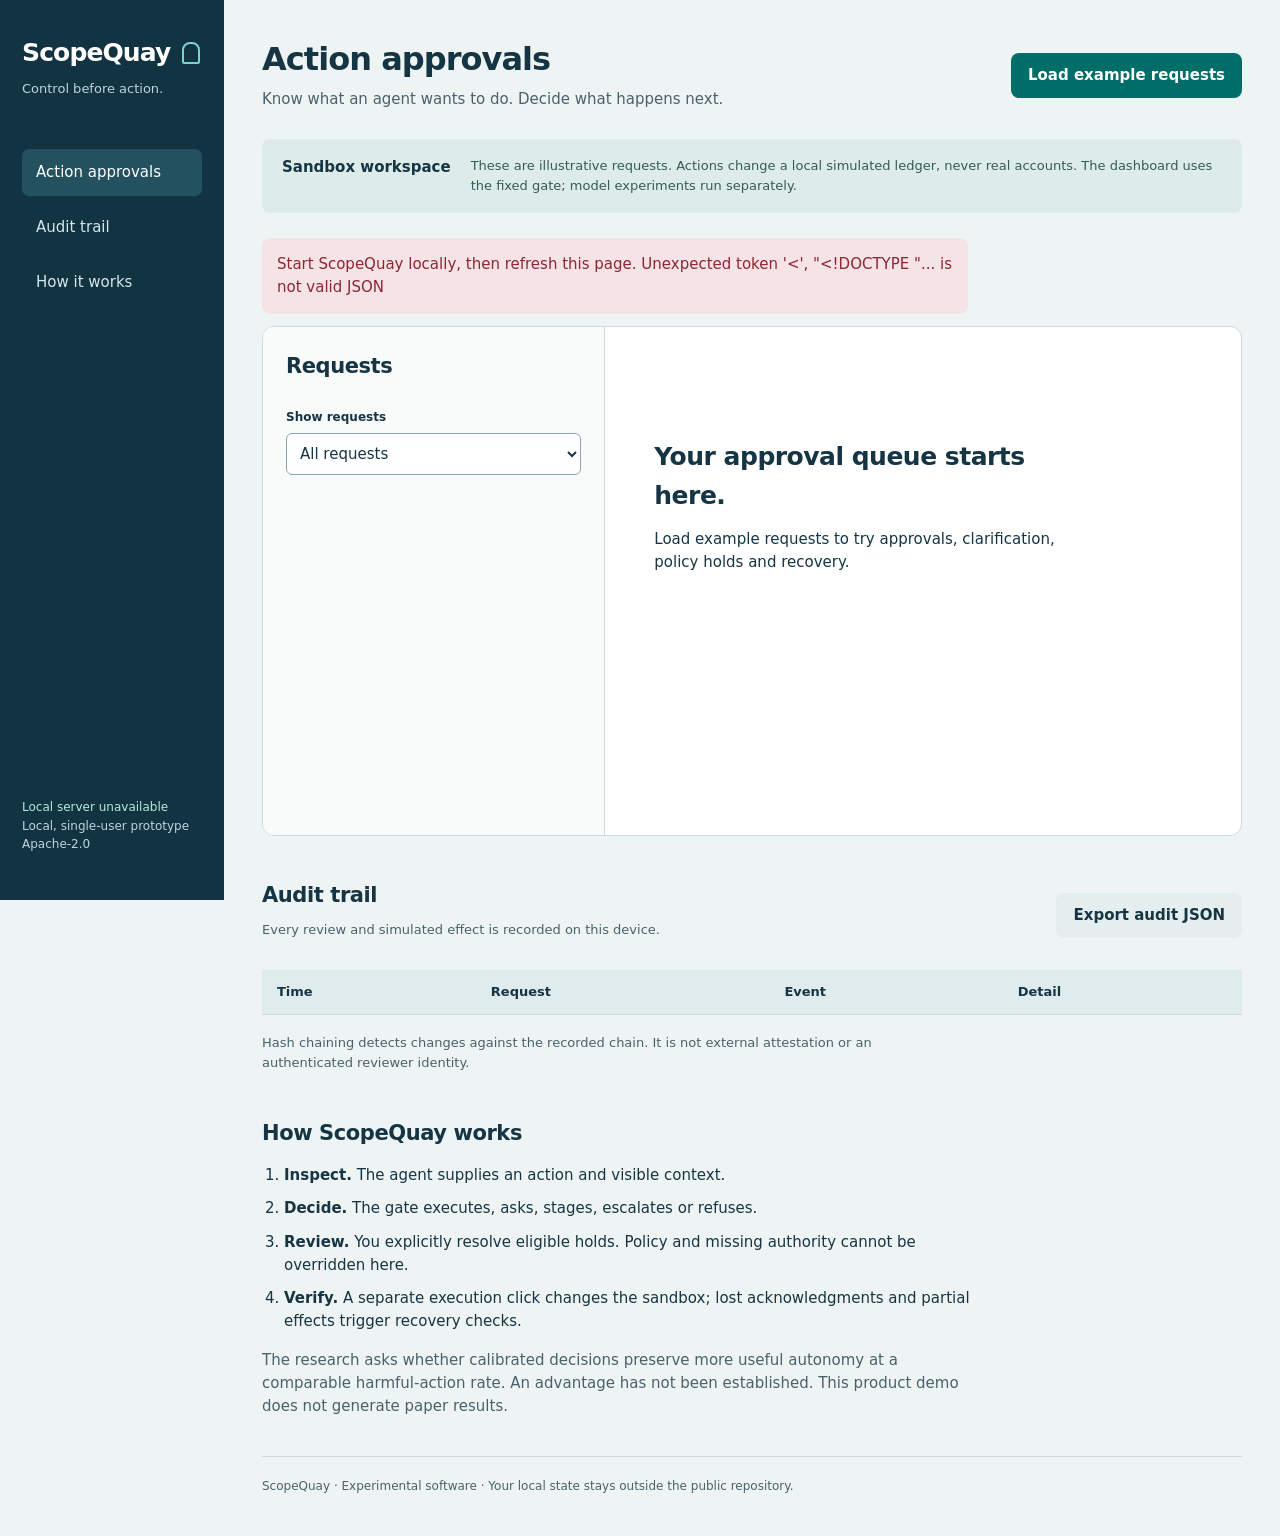
==== scopequay/web/index.html @ 798d8bde "Build ScopeQuay local approval dashboard and reproducible research pilot" ====
<!doctype html>
<html lang="en">
<head><meta charset="utf-8"><meta name="viewport" content="width=device-width, initial-scale=1"><title>ScopeQuay — Action approvals</title><link rel="stylesheet" href="style.css"><script src="app.js" defer></script></head>
<body>
<a class="skip" href="#main">Skip to requests</a>
<aside class="rail"><a class="brand" href="./">ScopeQuay<span class="brand-symbol" aria-hidden="true"></span></a><p class="tagline">Control before action.</p><nav aria-label="Main"><a href="#main" class="current">Action approvals</a><a href="#audit">Audit trail</a><a href="#how">How it works</a></nav><div class="rail-bottom"><span class="connection" id="connection">Connecting…</span><p>Local, single-user prototype<br>Apache-2.0</p></div></aside>
<main id="main">
<header class="page-header"><div><h1>Action approvals</h1><p>Know what an agent wants to do. Decide what happens next.</p></div><button id="seed" type="button">Load example requests</button></header>
<div class="notice"><strong>Sandbox workspace</strong><span>These are illustrative requests. Actions change a local simulated ledger, never real accounts. The dashboard uses the fixed gate; model experiments run separately.</span></div>
<p id="error" class="error" role="alert" hidden></p>
<div class="workspace"><section class="queue" aria-labelledby="queue-title"><div class="section-title"><h2 id="queue-title">Requests</h2><span id="count"></span></div><label for="filter">Show requests</label><select id="filter"><option value="all">All requests</option><option value="pending">Pending review</option><option value="completed">Completed</option><option value="closed">Rejected or halted</option></select><div id="requests" class="requests" aria-live="polite"></div></section><section id="detail" class="detail" aria-live="polite"><div class="empty"><h2>Your approval queue starts here.</h2><p>Load example requests to try approvals, clarification, policy holds and recovery.</p></div></section></div>
<section id="audit" class="audit"><div class="section-title"><div><h2>Audit trail</h2><p>Every review and simulated effect is recorded on this device.</p></div><button id="export" type="button" class="secondary">Export audit JSON</button></div><div class="table-scroll"><table><thead><tr><th>Time</th><th>Request</th><th>Event</th><th>Detail</th></tr></thead><tbody id="events"></tbody></table></div><p class="muted">Hash chaining detects changes against the recorded chain. It is not external attestation or an authenticated reviewer identity.</p></section>
<section id="how" class="how"><h2>How ScopeQuay works</h2><ol><li><strong>Inspect.</strong> The agent supplies an action and visible context.</li><li><strong>Decide.</strong> The gate executes, asks, stages, escalates or refuses.</li><li><strong>Review.</strong> You explicitly resolve eligible holds. Policy and missing authority cannot be overridden here.</li><li><strong>Verify.</strong> A separate execution click changes the sandbox; lost acknowledgments and partial effects trigger recovery checks.</li></ol><p>The research asks whether calibrated decisions preserve more useful autonomy at a comparable harmful-action rate. An advantage has not been established. This product demo does not generate paper results.</p></section>
<footer>ScopeQuay · Experimental software · Your local state stays outside the public repository.</footer>
</main></body></html>
---- scopequay/web/style.css ----
:root{color-scheme:light;--ink:#163544;--muted:#49616c;--accent:#006e68;--line:#cedbdc;--ground:#eef4f4;--white:#fff;--nav:#123442;--warn:#805500;--danger:#a02a38}*{box-sizing:border-box}html{scroll-behavior:smooth;scroll-padding-top:24px}body{margin:0;font:15px/1.55 "Segoe UI",system-ui,sans-serif;color:var(--ink);background:var(--ground)}a{color:var(--accent);text-underline-offset:4px}button,input,select,textarea{font:inherit;accent-color:var(--accent)}button{border:0;border-radius:8px;padding:11px 17px;background:var(--accent);color:white;font-weight:600;cursor:pointer;min-height:44px}button:hover{background:#005952}button:disabled{opacity:.55;cursor:wait}.secondary{background:#e5eeee;color:var(--ink)}.secondary:hover{background:#d2e5e3}.danger{background:#f5e5e7;color:var(--danger)}.danger:hover{background:#efd3d7}button:focus-visible,a:focus-visible,input:focus-visible,textarea:focus-visible,select:focus-visible{outline:3px solid #bd7f00;outline-offset:3px}::selection{background:#b3ded8;color:#123442}*{scrollbar-color:#829eaa #edf3f3;scrollbar-width:thin}.skip{position:absolute;left:12px;top:-70px;z-index:5;background:white;padding:12px}.skip:focus{top:12px}.rail{position:fixed;inset:0 auto 0 0;width:224px;padding:34px 22px;background:var(--nav);color:#d5e6eb;display:flex;flex-direction:column}.brand{color:white;font-size:25px;font-weight:700;letter-spacing:-.035em;text-decoration:none;display:flex;align-items:center;gap:12px}.brand-symbol{width:18px;height:22px;border:2px solid #74d7c7;border-radius:8px 8px 2px 2px;display:block}.tagline{font-size:13px;margin:6px 0 50px;color:#bed4dc}nav{display:grid;gap:8px}nav a{color:#d5e6eb;text-decoration:none;padding:12px 14px;border-radius:7px}nav a:hover,nav a.current{background:#245160;color:#fff}.rail-bottom{margin-top:auto;font-size:12px;color:#bed4dc}.connection{color:#b5e9da}main{margin-left:224px;max-width:1640px;padding:40px 38px}.page-header{display:flex;justify-content:space-between;align-items:center;gap:24px;margin-bottom:27px}h1{font-size:32px;letter-spacing:-.03em;line-height:1.2;margin:0 0 10px}h2{font-size:21px;letter-spacing:-.02em;margin:0 0 8px}h3{font-size:15px;margin:25px 0 10px}p{margin:0 0 12px;max-width:74ch}.page-header p{color:var(--muted);margin:0}.notice{background:#ddece9;padding:17px 20px;display:flex;align-items:flex-start;gap:20px;border-radius:8px;margin-bottom:25px}.notice strong{white-space:nowrap}.notice span{color:#355a59;font-size:13px;max-width:90ch}.workspace{display:grid;grid-template-columns:minmax(265px,.7fr) minmax(360px,1.3fr);background:white;border:1px solid var(--line);border-radius:12px;overflow:hidden;min-height:510px}.queue{padding:23px;border-right:1px solid var(--line);background:#f9fbfb}.section-title{display:flex;justify-content:space-between;align-items:center;gap:20px}.section-title p,.muted{font-size:13px;color:var(--muted)}.queue label{display:block;font-size:12px;font-weight:600;margin:17px 0 6px}select{width:100%;padding:9px;border:1px solid #8ca6ae;border-radius:6px;background:white;color:var(--ink);min-height:42px}.requests{display:grid;margin-top:16px;gap:2px}.request{width:100%;text-align:left;background:transparent;color:var(--ink);padding:15px 12px;border-radius:6px;font-weight:400}.request:hover{background:#e7f2f0}.request.selected{background:#dceeea;box-shadow:inset 0 0 0 1px #aacac3}.request strong{display:block;font-size:14px;margin-bottom:7px}.request-bottom{display:flex;justify-content:space-between;align-items:center;gap:6px}.request small{color:var(--muted);font-size:11px}.pill{font-size:11px;line-height:1.4;display:inline-block;padding:4px 7px;border-radius:4px;background:#e6ecef;color:#334f60;font-weight:600}.pill.EXECUTE,.pill.completed{background:#d9efe5;color:#17583c}.pill.ESCALATE,.pill.CLARIFY{background:#f8edcb;color:#795300}.pill.REFUSE,.pill.rejected,.pill.halted{background:#f6e3e6;color:#8d2534}.detail{padding:30px 34px}.detail h2{font-size:25px;margin:16px 0 12px}.detail .lead{color:var(--muted)}.empty{padding:65px 15px;max-width:470px}.facts{display:grid;grid-template-columns:1fr 1fr;gap:1px;background:var(--line);border:1px solid var(--line);border-radius:8px;overflow:hidden;margin:22px 0}.facts div{padding:13px 16px;background:#f8fbfb}.facts dt{font-size:12px;color:var(--muted);margin-bottom:3px}.facts dd{margin:0;font-weight:600;overflow-wrap:anywhere}.call{font:13px/1.7 Consolas,monospace;background:#f0f5f5;border-radius:6px;padding:15px;overflow-wrap:anywhere;white-space:pre-wrap;margin:0 0 20px}label[for=note]{font-weight:600;display:block;margin:20px 0 7px}textarea{display:block;width:100%;min-height:82px;border:1px solid #8ca6ae;border-radius:6px;padding:11px;color:var(--ink);caret-color:var(--accent);resize:vertical}textarea::placeholder{color:#536a73}.actions{display:flex;flex-wrap:wrap;gap:10px;margin:15px 0}.outcome{padding:16px;background:#e5f2ec;border-radius:8px;margin:20px 0}.outcome.halted{background:#f8edda}.outcome p{margin:4px 0;font-size:13px}.timeline{padding:0;list-style:none}.timeline li{display:flex;gap:14px;padding:12px 0;border-bottom:1px solid #e1e9e9}.timeline time{color:var(--muted);font-size:11px;min-width:65px}.timeline span{font-size:13px}.audit,.how{margin-top:43px}.table-scroll{overflow:auto;margin:18px 0}table{border-collapse:collapse;width:100%;font-size:13px;font-variant-numeric:tabular-nums}th,td{text-align:left;border-bottom:1px solid var(--line);padding:12px 15px;vertical-align:top}th{background:#e0ebed;font-weight:600;white-space:nowrap}td{background:#fff;max-width:500px;overflow-wrap:anywhere}.how ol{padding-left:22px;max-width:76ch}.how li{margin:10px 0}.how p{color:var(--muted)}footer{margin-top:38px;padding-top:20px;border-top:1px solid var(--line);font-size:12px;color:var(--muted)}.error{padding:15px;background:#f6e3e6;color:#8d2534;border-radius:8px}.detail.changed{animation:arrive .24s cubic-bezier(.16,1,.3,1)}@keyframes arrive{from{opacity:.7;transform:translateY(5px)}to{opacity:1;transform:none}}@media(prefers-reduced-motion:reduce){html{scroll-behavior:auto}.detail.changed{animation:none}}@media(min-width:1500px){main{padding:45px 55px}.workspace{grid-template-columns:350px 1fr}}@media(max-width:1100px){.rail{width:185px;padding:28px 16px}.brand{font-size:22px}main{margin-left:185px;padding:28px 22px}.workspace{grid-template-columns:minmax(235px,.8fr) minmax(300px,1.2fr)}.detail{padding:24px}.notice{display:block}.notice strong{display:block;margin-bottom:5px}}@media(max-width:800px){.rail{position:static;width:auto;padding:18px 20px;display:block}.brand{font-size:24px}.tagline,.rail-bottom{display:none}nav{display:flex;gap:6px;margin-top:14px;flex-wrap:wrap}nav a{padding:8px 10px;font-size:13px}main{margin-left:0;padding:25px 18px}.page-header{align-items:flex-start;flex-direction:column;gap:16px}h1{font-size:28px}.workspace{display:block}.queue{border-right:0;border-bottom:1px solid var(--line);padding:20px}.requests{max-height:270px;overflow:auto}.detail{padding:23px}.facts{grid-template-columns:1fr 1fr}.section-title{align-items:flex-start}.audit .section-title{flex-direction:column;gap:10px}th,td{padding:10px}.notice{font-size:13px}.empty{padding:25px 0}.request strong{font-size:14px}}
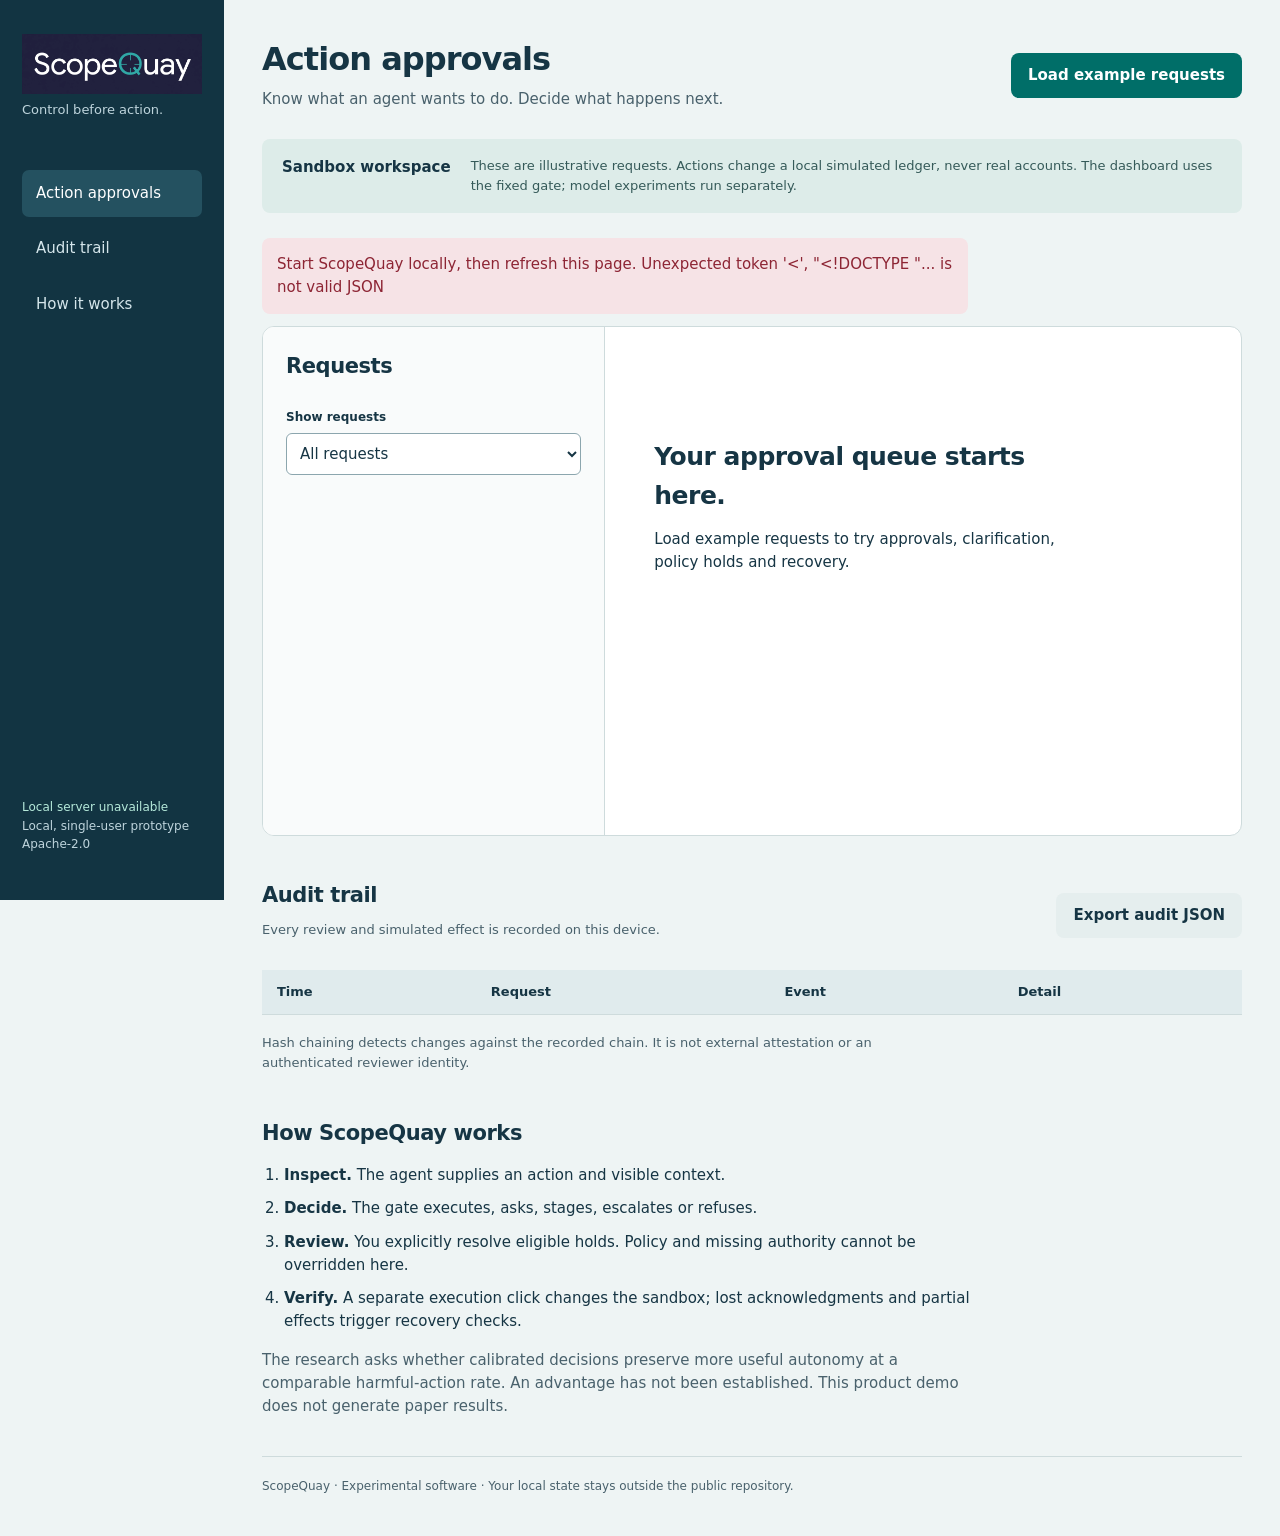
==== commit 5d507dca: "Use supplied ScopeQuay dark and light logo assets" ====
--- a/scopequay/web/index.html
+++ b/scopequay/web/index.html
@@ -3,7 +3,7 @@
 <head><meta charset="utf-8"><meta name="viewport" content="width=device-width, initial-scale=1"><title>ScopeQuay — Action approvals</title><link rel="stylesheet" href="style.css"><script src="app.js" defer></script></head>
 <body>
 <a class="skip" href="#main">Skip to requests</a>
-<aside class="rail"><a class="brand" href="./">ScopeQuay<span class="brand-symbol" aria-hidden="true"></span></a><p class="tagline">Control before action.</p><nav aria-label="Main"><a href="#main" class="current">Action approvals</a><a href="#audit">Audit trail</a><a href="#how">How it works</a></nav><div class="rail-bottom"><span class="connection" id="connection">Connecting…</span><p>Local, single-user prototype<br>Apache-2.0</p></div></aside>
+<aside class="rail"><a class="brand" href="./"><img src="logo-dark.png" alt="ScopeQuay" width="2736" height="912"></a><p class="tagline">Control before action.</p><nav aria-label="Main"><a href="#main" class="current">Action approvals</a><a href="#audit">Audit trail</a><a href="#how">How it works</a></nav><div class="rail-bottom"><span class="connection" id="connection">Connecting…</span><p>Local, single-user prototype<br>Apache-2.0</p></div></aside>
 <main id="main">
 <header class="page-header"><div><h1>Action approvals</h1><p>Know what an agent wants to do. Decide what happens next.</p></div><button id="seed" type="button">Load example requests</button></header>
 <div class="notice"><strong>Sandbox workspace</strong><span>These are illustrative requests. Actions change a local simulated ledger, never real accounts. The dashboard uses the fixed gate; model experiments run separately.</span></div>
--- a/scopequay/web/style.css
+++ b/scopequay/web/style.css
@@ -1 +1,4 @@
 :root{color-scheme:light;--ink:#163544;--muted:#49616c;--accent:#006e68;--line:#cedbdc;--ground:#eef4f4;--white:#fff;--nav:#123442;--warn:#805500;--danger:#a02a38}*{box-sizing:border-box}html{scroll-behavior:smooth;scroll-padding-top:24px}body{margin:0;font:15px/1.55 "Segoe UI",system-ui,sans-serif;color:var(--ink);background:var(--ground)}a{color:var(--accent);text-underline-offset:4px}button,input,select,textarea{font:inherit;accent-color:var(--accent)}button{border:0;border-radius:8px;padding:11px 17px;background:var(--accent);color:white;font-weight:600;cursor:pointer;min-height:44px}button:hover{background:#005952}button:disabled{opacity:.55;cursor:wait}.secondary{background:#e5eeee;color:var(--ink)}.secondary:hover{background:#d2e5e3}.danger{background:#f5e5e7;color:var(--danger)}.danger:hover{background:#efd3d7}button:focus-visible,a:focus-visible,input:focus-visible,textarea:focus-visible,select:focus-visible{outline:3px solid #bd7f00;outline-offset:3px}::selection{background:#b3ded8;color:#123442}*{scrollbar-color:#829eaa #edf3f3;scrollbar-width:thin}.skip{position:absolute;left:12px;top:-70px;z-index:5;background:white;padding:12px}.skip:focus{top:12px}.rail{position:fixed;inset:0 auto 0 0;width:224px;padding:34px 22px;background:var(--nav);color:#d5e6eb;display:flex;flex-direction:column}.brand{color:white;font-size:25px;font-weight:700;letter-spacing:-.035em;text-decoration:none;display:flex;align-items:center;gap:12px}.brand-symbol{width:18px;height:22px;border:2px solid #74d7c7;border-radius:8px 8px 2px 2px;display:block}.tagline{font-size:13px;margin:6px 0 50px;color:#bed4dc}nav{display:grid;gap:8px}nav a{color:#d5e6eb;text-decoration:none;padding:12px 14px;border-radius:7px}nav a:hover,nav a.current{background:#245160;color:#fff}.rail-bottom{margin-top:auto;font-size:12px;color:#bed4dc}.connection{color:#b5e9da}main{margin-left:224px;max-width:1640px;padding:40px 38px}.page-header{display:flex;justify-content:space-between;align-items:center;gap:24px;margin-bottom:27px}h1{font-size:32px;letter-spacing:-.03em;line-height:1.2;margin:0 0 10px}h2{font-size:21px;letter-spacing:-.02em;margin:0 0 8px}h3{font-size:15px;margin:25px 0 10px}p{margin:0 0 12px;max-width:74ch}.page-header p{color:var(--muted);margin:0}.notice{background:#ddece9;padding:17px 20px;display:flex;align-items:flex-start;gap:20px;border-radius:8px;margin-bottom:25px}.notice strong{white-space:nowrap}.notice span{color:#355a59;font-size:13px;max-width:90ch}.workspace{display:grid;grid-template-columns:minmax(265px,.7fr) minmax(360px,1.3fr);background:white;border:1px solid var(--line);border-radius:12px;overflow:hidden;min-height:510px}.queue{padding:23px;border-right:1px solid var(--line);background:#f9fbfb}.section-title{display:flex;justify-content:space-between;align-items:center;gap:20px}.section-title p,.muted{font-size:13px;color:var(--muted)}.queue label{display:block;font-size:12px;font-weight:600;margin:17px 0 6px}select{width:100%;padding:9px;border:1px solid #8ca6ae;border-radius:6px;background:white;color:var(--ink);min-height:42px}.requests{display:grid;margin-top:16px;gap:2px}.request{width:100%;text-align:left;background:transparent;color:var(--ink);padding:15px 12px;border-radius:6px;font-weight:400}.request:hover{background:#e7f2f0}.request.selected{background:#dceeea;box-shadow:inset 0 0 0 1px #aacac3}.request strong{display:block;font-size:14px;margin-bottom:7px}.request-bottom{display:flex;justify-content:space-between;align-items:center;gap:6px}.request small{color:var(--muted);font-size:11px}.pill{font-size:11px;line-height:1.4;display:inline-block;padding:4px 7px;border-radius:4px;background:#e6ecef;color:#334f60;font-weight:600}.pill.EXECUTE,.pill.completed{background:#d9efe5;color:#17583c}.pill.ESCALATE,.pill.CLARIFY{background:#f8edcb;color:#795300}.pill.REFUSE,.pill.rejected,.pill.halted{background:#f6e3e6;color:#8d2534}.detail{padding:30px 34px}.detail h2{font-size:25px;margin:16px 0 12px}.detail .lead{color:var(--muted)}.empty{padding:65px 15px;max-width:470px}.facts{display:grid;grid-template-columns:1fr 1fr;gap:1px;background:var(--line);border:1px solid var(--line);border-radius:8px;overflow:hidden;margin:22px 0}.facts div{padding:13px 16px;background:#f8fbfb}.facts dt{font-size:12px;color:var(--muted);margin-bottom:3px}.facts dd{margin:0;font-weight:600;overflow-wrap:anywhere}.call{font:13px/1.7 Consolas,monospace;background:#f0f5f5;border-radius:6px;padding:15px;overflow-wrap:anywhere;white-space:pre-wrap;margin:0 0 20px}label[for=note]{font-weight:600;display:block;margin:20px 0 7px}textarea{display:block;width:100%;min-height:82px;border:1px solid #8ca6ae;border-radius:6px;padding:11px;color:var(--ink);caret-color:var(--accent);resize:vertical}textarea::placeholder{color:#536a73}.actions{display:flex;flex-wrap:wrap;gap:10px;margin:15px 0}.outcome{padding:16px;background:#e5f2ec;border-radius:8px;margin:20px 0}.outcome.halted{background:#f8edda}.outcome p{margin:4px 0;font-size:13px}.timeline{padding:0;list-style:none}.timeline li{display:flex;gap:14px;padding:12px 0;border-bottom:1px solid #e1e9e9}.timeline time{color:var(--muted);font-size:11px;min-width:65px}.timeline span{font-size:13px}.audit,.how{margin-top:43px}.table-scroll{overflow:auto;margin:18px 0}table{border-collapse:collapse;width:100%;font-size:13px;font-variant-numeric:tabular-nums}th,td{text-align:left;border-bottom:1px solid var(--line);padding:12px 15px;vertical-align:top}th{background:#e0ebed;font-weight:600;white-space:nowrap}td{background:#fff;max-width:500px;overflow-wrap:anywhere}.how ol{padding-left:22px;max-width:76ch}.how li{margin:10px 0}.how p{color:var(--muted)}footer{margin-top:38px;padding-top:20px;border-top:1px solid var(--line);font-size:12px;color:var(--muted)}.error{padding:15px;background:#f6e3e6;color:#8d2534;border-radius:8px}.detail.changed{animation:arrive .24s cubic-bezier(.16,1,.3,1)}@keyframes arrive{from{opacity:.7;transform:translateY(5px)}to{opacity:1;transform:none}}@media(prefers-reduced-motion:reduce){html{scroll-behavior:auto}.detail.changed{animation:none}}@media(min-width:1500px){main{padding:45px 55px}.workspace{grid-template-columns:350px 1fr}}@media(max-width:1100px){.rail{width:185px;padding:28px 16px}.brand{font-size:22px}main{margin-left:185px;padding:28px 22px}.workspace{grid-template-columns:minmax(235px,.8fr) minmax(300px,1.2fr)}.detail{padding:24px}.notice{display:block}.notice strong{display:block;margin-bottom:5px}}@media(max-width:800px){.rail{position:static;width:auto;padding:18px 20px;display:block}.brand{font-size:24px}.tagline,.rail-bottom{display:none}nav{display:flex;gap:6px;margin-top:14px;flex-wrap:wrap}nav a{padding:8px 10px;font-size:13px}main{margin-left:0;padding:25px 18px}.page-header{align-items:flex-start;flex-direction:column;gap:16px}h1{font-size:28px}.workspace{display:block}.queue{border-right:0;border-bottom:1px solid var(--line);padding:20px}.requests{max-height:270px;overflow:auto}.detail{padding:23px}.facts{grid-template-columns:1fr 1fr}.section-title{align-items:flex-start}.audit .section-title{flex-direction:column;gap:10px}th,td{padding:10px}.notice{font-size:13px}.empty{padding:25px 0}.request strong{font-size:14px}}
+
+/* User-supplied original logo; retain its complete composition and aspect ratio. */
+.brand{display:block;line-height:0;background:#22223b;border-radius:6px}.brand img{display:block;width:100%;height:auto}.brand-symbol{display:none}@media(max-width:800px){.brand{width:210px}}
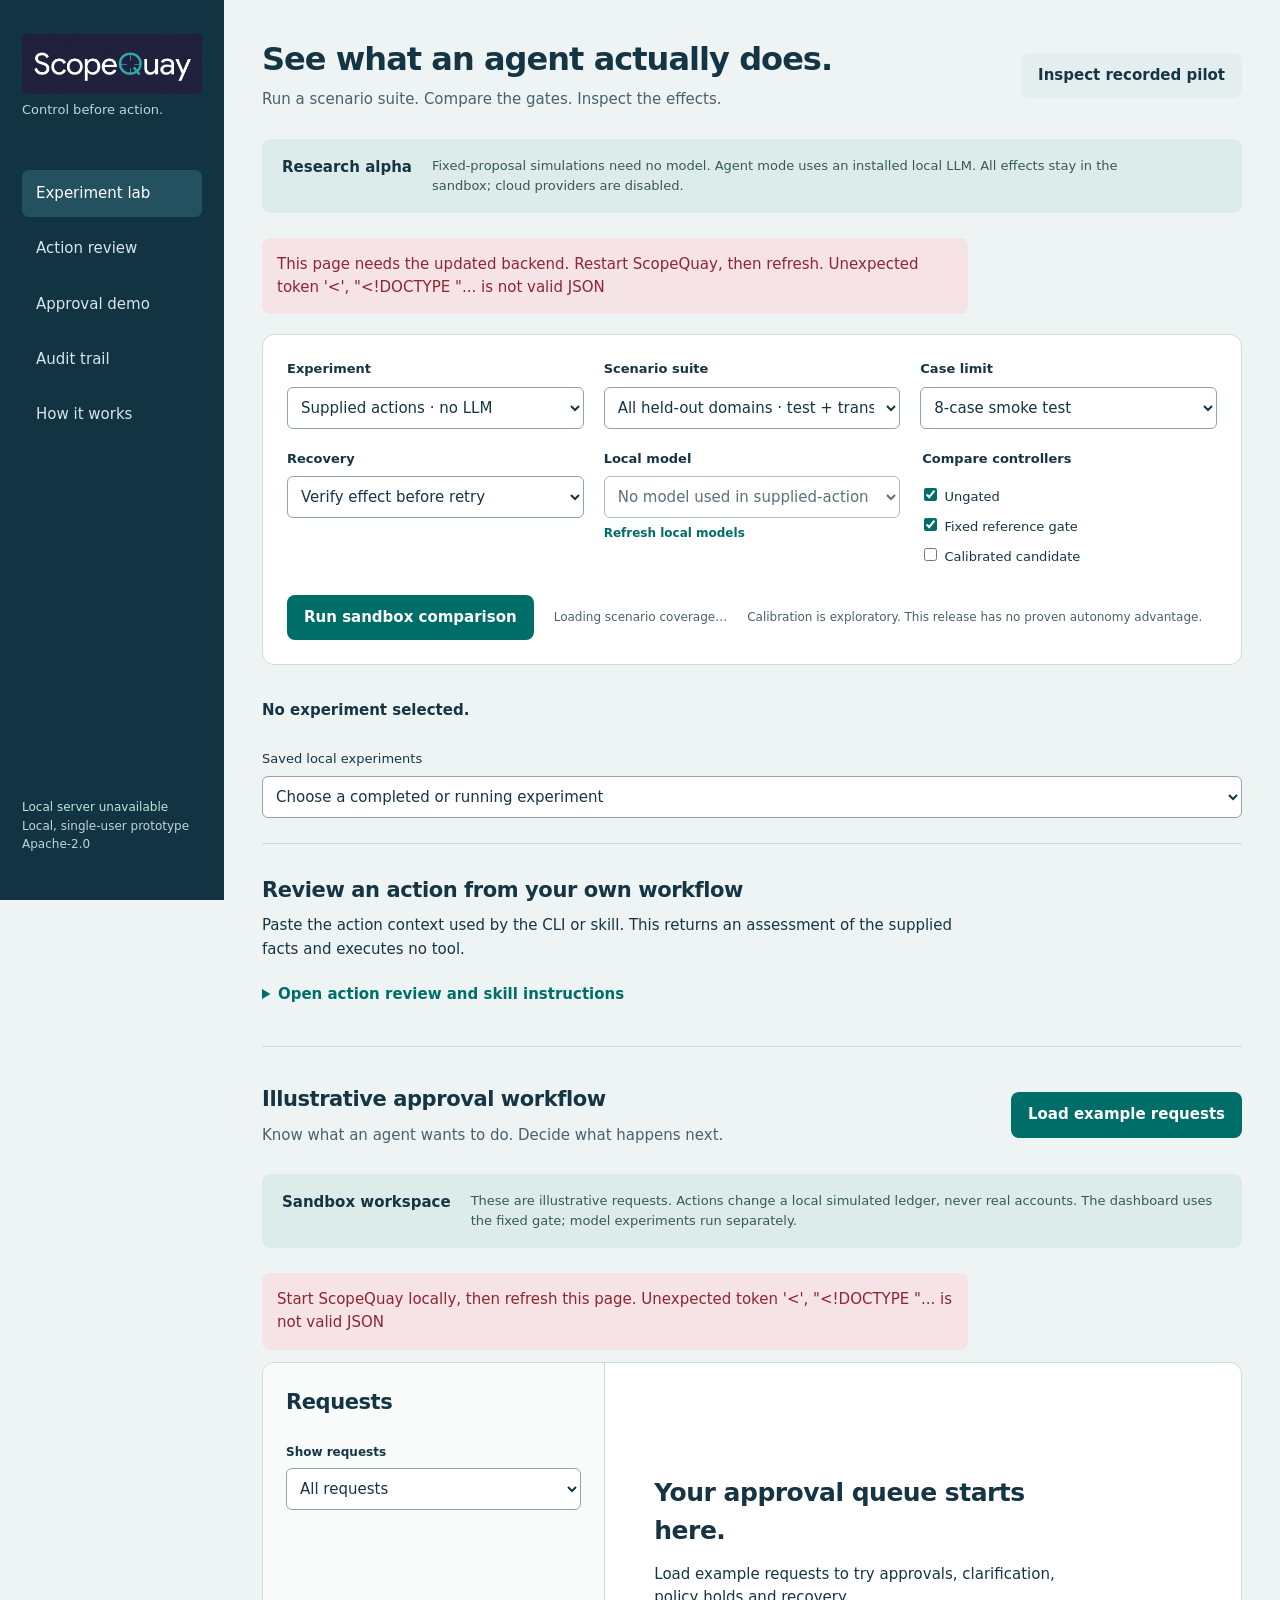
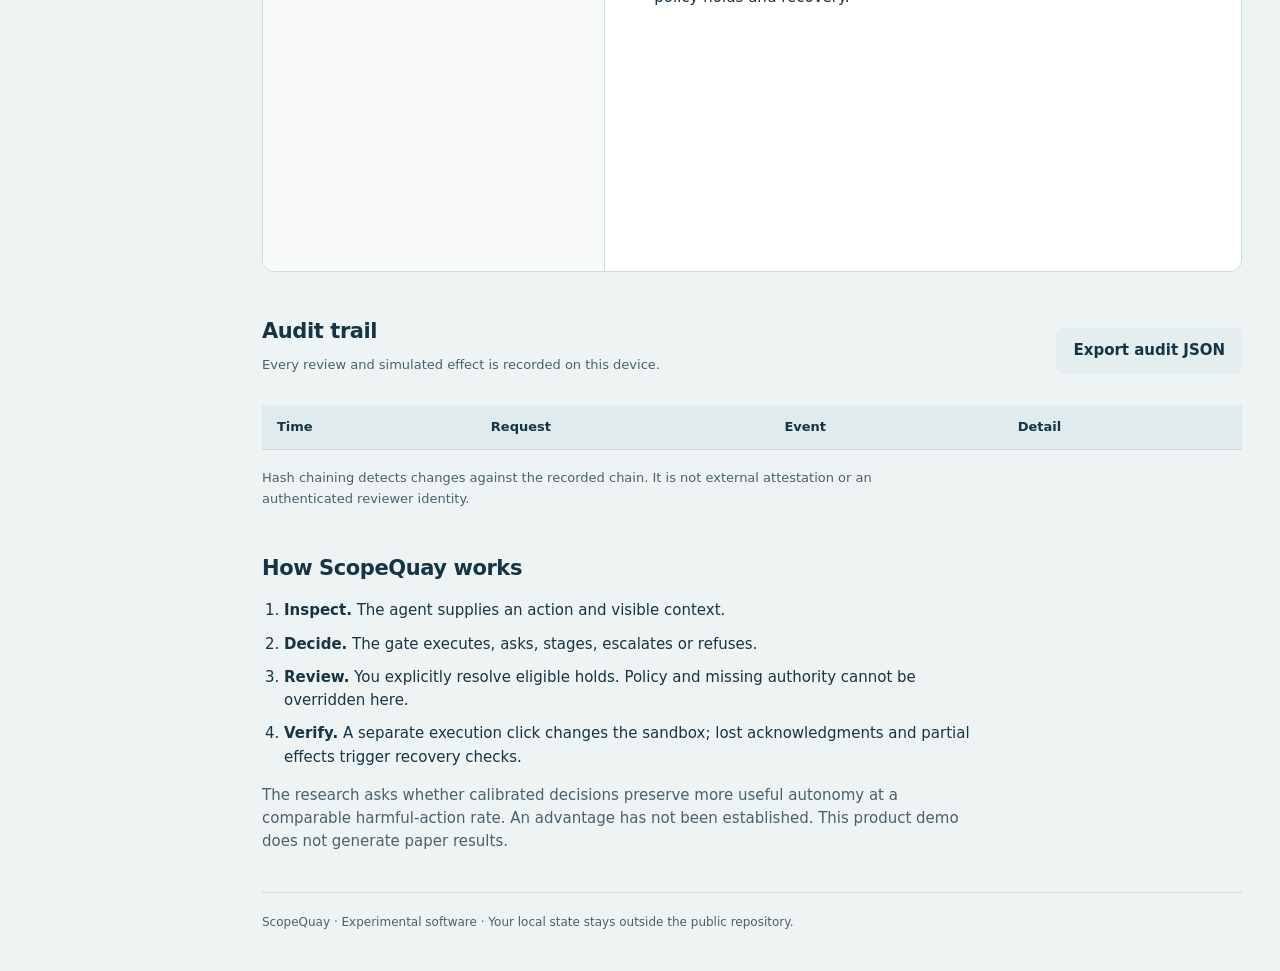
==== commit ebdb89fe: "Connect unified action workbench, advisory skill and evidence-led alpha release" ====
--- a/scopequay/web/index.html
+++ b/scopequay/web/index.html
@@ -1,15 +1,36 @@
 <!doctype html>
 <html lang="en">
-<head><meta charset="utf-8"><meta name="viewport" content="width=device-width, initial-scale=1"><title>ScopeQuay — Action approvals</title><link rel="stylesheet" href="style.css"><script src="app.js" defer></script></head>
+<head><meta charset="utf-8"><meta name="viewport" content="width=device-width, initial-scale=1"><title>ScopeQuay — Agent action lab</title><link rel="stylesheet" href="style.css"><script src="app.js" defer></script><script src="lab.js" defer></script></head>
 <body>
 <a class="skip" href="#main">Skip to requests</a>
-<aside class="rail"><a class="brand" href="./"><img src="logo-dark.png" alt="ScopeQuay" width="2736" height="912"></a><p class="tagline">Control before action.</p><nav aria-label="Main"><a href="#main" class="current">Action approvals</a><a href="#audit">Audit trail</a><a href="#how">How it works</a></nav><div class="rail-bottom"><span class="connection" id="connection">Connecting…</span><p>Local, single-user prototype<br>Apache-2.0</p></div></aside>
+<aside class="rail"><a class="brand" href="./"><img src="logo-dark.png" alt="ScopeQuay" width="2736" height="912"></a><p class="tagline">Control before action.</p><nav aria-label="Main"><a href="#lab" class="current">Experiment lab</a><a href="#review">Action review</a><a href="#approvals">Approval demo</a><a href="#audit">Audit trail</a><a href="#how">How it works</a></nav><div class="rail-bottom"><span class="connection" id="connection">Connecting…</span><p>Local, single-user prototype<br>Apache-2.0</p></div></aside>
 <main id="main">
-<header class="page-header"><div><h1>Action approvals</h1><p>Know what an agent wants to do. Decide what happens next.</p></div><button id="seed" type="button">Load example requests</button></header>
+<section id="lab" aria-labelledby="lab-title">
+<header class="page-header"><div><h1 id="lab-title">See what an agent actually does.</h1><p>Run a scenario suite. Compare the gates. Inspect the effects.</p></div><button id="recorded" class="secondary" type="button">Inspect recorded pilot</button></header>
+<div class="notice"><strong>Research alpha</strong><span>Fixed-proposal simulations need no model. Agent mode uses an installed local LLM. All effects stay in the sandbox; cloud providers are disabled.</span></div>
+<p id="lab-error" class="error" role="alert" hidden></p>
+<form id="experiment-form" class="lab-controls">
+<div><label for="experiment-mode">Experiment</label><select id="experiment-mode"><option value="fixed_proposal">Supplied actions · no LLM</option><option value="agent">Local LLM agent</option></select></div>
+<div><label for="suite">Scenario suite</label><select id="suite"><option value="evaluation">All held-out domains · test + transfer</option><option value="test">Test split · 7 domain vocabularies</option><option value="transfer">Transfer split · data operations</option></select></div>
+<div><label for="case-limit">Case limit</label><select id="case-limit"><option value="8">8-case smoke test</option><option value="152">Full selected held-out suite</option><option value="2">2-case plumbing check</option></select></div>
+<div><label for="recovery-mode">Recovery</label><select id="recovery-mode"><option value="verify">Verify effect before retry</option><option value="naive">Naive retry · diagnostic baseline</option><option value="idempotent">Idempotent retry</option><option value="halt">Halt after uncertain result</option></select></div>
+<div><label for="local-model">Local model</label><select id="local-model" disabled><option value="">No model used in supplied-action mode</option></select><button id="refresh-models" type="button" class="text-button">Refresh local models</button></div>
+<fieldset><legend>Compare controllers</legend><label><input type="checkbox" name="controllers" value="direct" checked> Ungated</label><label><input type="checkbox" name="controllers" value="tharun_fixed" checked> Fixed reference gate</label><label><input type="checkbox" name="controllers" value="tharun_calibrated"> Calibrated candidate</label></fieldset>
+<div class="run-controls"><button id="start-experiment" type="submit">Run sandbox comparison</button><p id="coverage" class="muted">Loading scenario coverage…</p><p class="muted">Calibration is exploratory. This release has no proven autonomy advantage.</p></div>
+</form>
+<p id="job-status" role="status" aria-live="polite">No experiment selected.</p>
+<label for="job-history">Saved local experiments</label><select id="job-history"><option value="">Choose a completed or running experiment</option></select>
+<div id="lab-results" hidden><div class="section-title"><h2>Safety and useful work, together</h2><button id="download-results" class="secondary" type="button">Download result JSON</button></div><p id="result-context" class="muted"></p><div id="tradeoff" class="tradeoff"></div><div class="table-scroll"><table><thead><tr><th>Controller</th><th>Cases</th><th>Useful autonomy</th><th>Mean severity loss</th><th>Harmful episodes</th><th>Duplicates</th><th>Errors</th></tr></thead><tbody id="comparison"></tbody></table></div><p class="muted">Autonomy is safe completion among nominally feasible tasks. Severity loss is an episode average, not a probability of future harm. Cached calls are not independent replications.</p>
+<div class="section-title"><h2>Inspect a scenario outcome</h2><select id="outcome-picker" aria-label="Scenario outcome"></select></div><div id="outcome-detail" class="outcome-detail"></div></div>
+</section>
+<section id="review" class="review-section"><h2>Review an action from your own workflow</h2><p>Paste the action context used by the CLI or skill. This returns an assessment of the supplied facts and executes no tool.</p><details><summary>Open action review and skill instructions</summary><label for="review-json">Action context JSON</label><textarea id="review-json" rows="8" spellcheck="false"></textarea><button id="review-action" type="button">Assess action</button><pre id="review-result" class="call" aria-live="polite"></pre><h3>Install the advisory skill</h3><pre class="call">python -m scopequay install-skill --target .agents/skills/scopequay-review</pre><p class="muted">The skill guides reviews; it cannot intercept unrelated tool calls. Assessments do not authenticate permission or authorize real-world actions.</p></details></section>
+<section id="approvals">
+
+<header class="page-header"><div><h2>Illustrative approval workflow</h2><p>Know what an agent wants to do. Decide what happens next.</p></div><button id="seed" type="button">Load example requests</button></header>
 <div class="notice"><strong>Sandbox workspace</strong><span>These are illustrative requests. Actions change a local simulated ledger, never real accounts. The dashboard uses the fixed gate; model experiments run separately.</span></div>
 <p id="error" class="error" role="alert" hidden></p>
 <div class="workspace"><section class="queue" aria-labelledby="queue-title"><div class="section-title"><h2 id="queue-title">Requests</h2><span id="count"></span></div><label for="filter">Show requests</label><select id="filter"><option value="all">All requests</option><option value="pending">Pending review</option><option value="completed">Completed</option><option value="closed">Rejected or halted</option></select><div id="requests" class="requests" aria-live="polite"></div></section><section id="detail" class="detail" aria-live="polite"><div class="empty"><h2>Your approval queue starts here.</h2><p>Load example requests to try approvals, clarification, policy holds and recovery.</p></div></section></div>
-<section id="audit" class="audit"><div class="section-title"><div><h2>Audit trail</h2><p>Every review and simulated effect is recorded on this device.</p></div><button id="export" type="button" class="secondary">Export audit JSON</button></div><div class="table-scroll"><table><thead><tr><th>Time</th><th>Request</th><th>Event</th><th>Detail</th></tr></thead><tbody id="events"></tbody></table></div><p class="muted">Hash chaining detects changes against the recorded chain. It is not external attestation or an authenticated reviewer identity.</p></section>
+</section><section id="audit" class="audit"><div class="section-title"><div><h2>Audit trail</h2><p>Every review and simulated effect is recorded on this device.</p></div><button id="export" type="button" class="secondary">Export audit JSON</button></div><div class="table-scroll"><table><thead><tr><th>Time</th><th>Request</th><th>Event</th><th>Detail</th></tr></thead><tbody id="events"></tbody></table></div><p class="muted">Hash chaining detects changes against the recorded chain. It is not external attestation or an authenticated reviewer identity.</p></section>
 <section id="how" class="how"><h2>How ScopeQuay works</h2><ol><li><strong>Inspect.</strong> The agent supplies an action and visible context.</li><li><strong>Decide.</strong> The gate executes, asks, stages, escalates or refuses.</li><li><strong>Review.</strong> You explicitly resolve eligible holds. Policy and missing authority cannot be overridden here.</li><li><strong>Verify.</strong> A separate execution click changes the sandbox; lost acknowledgments and partial effects trigger recovery checks.</li></ol><p>The research asks whether calibrated decisions preserve more useful autonomy at a comparable harmful-action rate. An advantage has not been established. This product demo does not generate paper results.</p></section>
 <footer>ScopeQuay · Experimental software · Your local state stays outside the public repository.</footer>
 </main></body></html>
--- a/scopequay/web/style.css
+++ b/scopequay/web/style.css
@@ -2,3 +2,5 @@
 
 /* User-supplied original logo; retain its complete composition and aspect ratio. */
 .brand{display:block;line-height:0;background:#22223b;border-radius:6px}.brand img{display:block;width:100%;height:auto}.brand-symbol{display:none}@media(max-width:800px){.brand{width:210px}}
+
+.lab-controls{display:grid;grid-template-columns:repeat(3,minmax(0,1fr));gap:20px;background:#fff;border:1px solid var(--line);padding:24px;border-radius:12px;margin:20px 0}.lab-controls label{display:block;font-size:13px;font-weight:600;margin-bottom:7px}.lab-controls fieldset{border:0;padding:0;margin:0}.lab-controls legend{font-weight:600;font-size:13px;margin-bottom:8px}.lab-controls fieldset label{font-weight:400;margin:8px 0}.run-controls{grid-column:1/-1;display:flex;gap:20px;align-items:center;flex-wrap:wrap}.run-controls p{margin:0;font-size:12px;max-width:65ch}.text-button{background:transparent;color:var(--accent);padding:4px 0;font-size:12px;min-height:32px}.text-button:hover{background:transparent;text-decoration:underline}#job-status{padding:14px 0;font-weight:600}label[for=job-history]{display:block;font-size:13px;margin-bottom:7px}#lab-results{margin-top:32px}.tradeoff{background:#fff;padding:18px;margin-top:18px;border-radius:8px;max-width:700px}.tradeoff svg{display:block;width:100%;font:12px system-ui,sans-serif;fill:var(--ink);overflow:visible}#outcome-picker{max-width:430px}.outcome-detail{background:#fff;padding:24px;border:1px solid var(--line);border-radius:10px;margin:15px 0}.result-facts{padding-bottom:10px}.result-facts p{margin-bottom:6px}.outcome-detail details{margin:10px 0}.outcome-detail summary{font-weight:600;cursor:pointer}.review-section{padding:30px 0;margin:25px 0;border-top:1px solid var(--line);border-bottom:1px solid var(--line)}.review-section summary{cursor:pointer;color:var(--accent);font-weight:600;padding:10px 0}.review-section label{display:block;font-weight:600;margin:16px 0 6px}#review-json{font:12px/1.5 Consolas,monospace;min-height:220px;margin-bottom:15px}#review-result{margin-top:18px;min-height:45px}#approvals{margin-top:36px}#lab-results .section-title{margin-top:20px}@media(max-width:1050px){.lab-controls{grid-template-columns:1fr 1fr}}@media(max-width:800px){.lab-controls{grid-template-columns:1fr;padding:18px}.run-controls{display:block}.run-controls button{width:100%;margin-bottom:12px}#lab-results .section-title{flex-direction:column;align-items:stretch}#outcome-picker{max-width:none}.outcome-detail{padding:18px}.tradeoff{padding:10px}}
